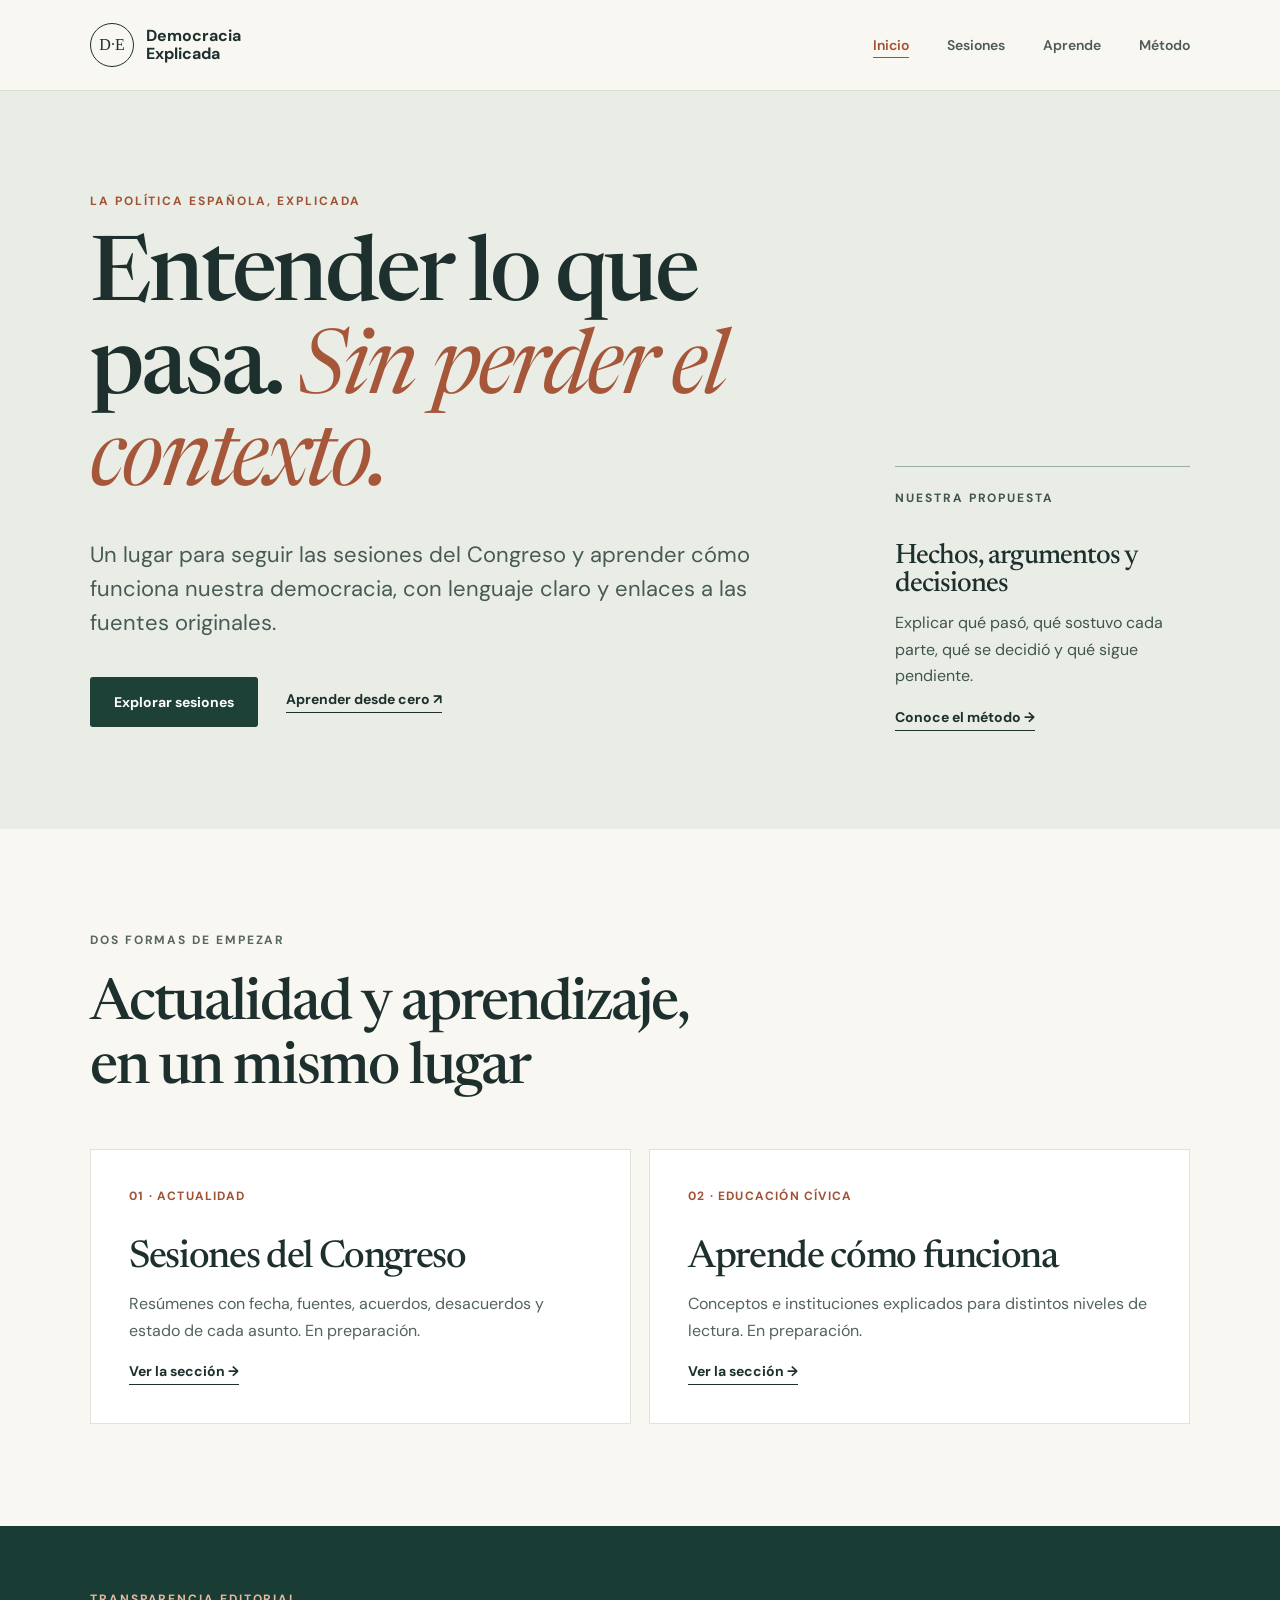
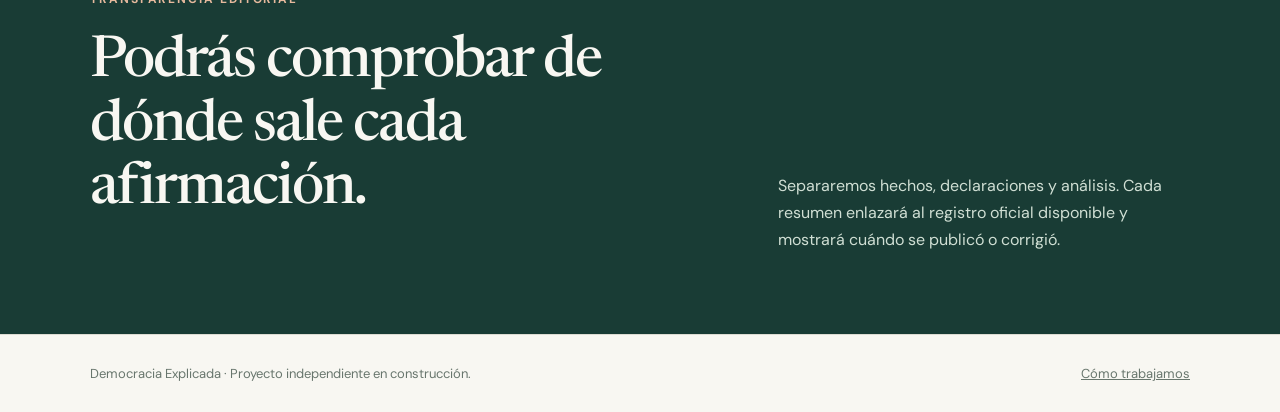
==== index.html @ 09d6a5f7 "Initialize Democracia Explicada static site" ====
<!doctype html>
<html lang="es">
<head><meta charset="utf-8"><meta name="viewport" content="width=device-width, initial-scale=1"><meta name="description" content="Qué ocurre en el Congreso y cómo funciona la política española, con fuentes y contexto."><title>Inicio · Democracia Explicada</title><link rel="stylesheet" href="./assets/styles.css"></head>
<body><a class="skip" href="#contenido">Saltar al contenido</a>
<header class="site-header"><div class="container header-inner"><a class="brand" href="./"><span class="mark" aria-hidden="true">D·E</span><span>Democracia<br>Explicada</span></a><nav aria-label="Navegación principal"><a href="./" aria-current="page">Inicio</a><a href="./sesiones/">Sesiones</a><a href="./aprende/">Aprende</a><a href="./metodo/">Método</a></nav></div></header>
<main id="contenido"><section class="hero"><div class="container hero-grid"><div><p class="eyebrow">La política española, explicada</p><h1>Entender lo que pasa. <em>Sin perder el contexto.</em></h1><p class="lead">Un lugar para seguir las sesiones del Congreso y aprender cómo funciona nuestra democracia, con lenguaje claro y enlaces a las fuentes originales.</p><div class="actions"><a class="button" href="./sesiones/">Explorar sesiones</a><a class="text-link" href="./aprende/">Aprender desde cero ↗</a></div></div><aside class="aside"><p class="eyebrow">Nuestra propuesta</p><h2>Hechos, argumentos y decisiones</h2><p>Explicar qué pasó, qué sostuvo cada parte, qué se decidió y qué sigue pendiente.</p><a href="./metodo/">Conoce el método →</a></aside></div></section>
<section class="section"><div class="container"><div class="section-heading"><p class="eyebrow">Dos formas de empezar</p><h2>Actualidad y aprendizaje, en un mismo lugar</h2></div><div class="cards"><article class="card"><span class="card-index">01 · Actualidad</span><h3>Sesiones del Congreso</h3><p>Resúmenes con fecha, fuentes, acuerdos, desacuerdos y estado de cada asunto. En preparación.</p><a href="./sesiones/">Ver la sección →</a></article><article class="card"><span class="card-index">02 · Educación cívica</span><h3>Aprende cómo funciona</h3><p>Conceptos e instituciones explicados para distintos niveles de lectura. En preparación.</p><a href="./aprende/">Ver la sección →</a></article></div></div></section>
<section class="band"><div class="container band-inner"><div><p class="eyebrow">Transparencia editorial</p><h2>Podrás comprobar de dónde sale cada afirmación.</h2></div><p>Separaremos hechos, declaraciones y análisis. Cada resumen enlazará al registro oficial disponible y mostrará cuándo se publicó o corrigió.</p></div></section></main>
<footer class="site-footer"><div class="container footer-inner"><p>Democracia Explicada · Proyecto independiente en construcción.</p><a href="./metodo/">Cómo trabajamos</a></div></footer></body></html>
---- assets/styles.css ----
@import url('https://fonts.googleapis.com/css2?family=DM+Sans:wght@400;500;600;700&family=Newsreader:opsz,wght@6..72,400;6..72,500;6..72,600&display=swap');
:root{font-family:'DM Sans',Arial,sans-serif;color:#1d302e;background:#f8f7f2}*{box-sizing:border-box}body{margin:0}a{color:inherit}a:focus-visible{outline:3px solid #b45c3e;outline-offset:4px}.container{width:min(1100px,calc(100% - 40px));margin:auto}.narrow{max-width:770px}.skip{position:absolute;top:-100px;left:12px;background:white;padding:12px;z-index:2}.skip:focus{top:12px}.site-header{border-bottom:1px solid #dddcd3}.header-inner{display:flex;align-items:center;justify-content:space-between;gap:24px;min-height:90px}.brand{display:flex;align-items:center;gap:12px;text-decoration:none;font-weight:700;line-height:1.1}.mark{display:grid;place-items:center;width:44px;height:44px;border:1px solid #1d302e;border-radius:50%;font:16px Georgia,serif}nav{display:flex;gap:clamp(15px,3vw,38px);flex-wrap:wrap}nav a{text-decoration:none;font-size:14px;font-weight:600;color:#4c5b57}nav a:hover,nav a[aria-current]{color:#a34f32}nav a[aria-current]{text-decoration:underline;text-underline-offset:7px}.hero,.page-intro{background:#e9ede5;padding:clamp(65px,8vw,115px) 0}.hero-grid{display:grid;grid-template-columns:1.7fr .7fr;gap:clamp(35px,7vw,95px);align-items:end}.eyebrow{text-transform:uppercase;letter-spacing:.16em;font-size:12px;font-weight:700;color:#a15235;margin:0 0 24px}h1,h2,h3,p{margin-top:0}h1,h2,h3{font-family:Newsreader,Georgia,serif;font-weight:500;letter-spacing:-.035em}h1{font-size:clamp(52px,7vw,90px);line-height:1.03;margin-bottom:28px}h1 em{color:#a65639;font-weight:400}.page-intro h1{font-size:clamp(48px,6vw,76px)}.lead{font-size:clamp(18px,2vw,22px);line-height:1.55;color:#475a55;max-width:680px}.actions{display:flex;align-items:center;gap:28px;flex-wrap:wrap;margin-top:36px}.button{background:#1d4037;color:white;padding:16px 24px;text-decoration:none;border-radius:3px;font-size:14px;font-weight:700}.button:hover{background:#2c594c}.text-link,.card a,.aside a{font-size:14px;font-weight:700;text-decoration:none;border-bottom:1px solid currentColor;padding-bottom:4px}.text-link:hover,.card a:hover,.aside a:hover{color:#a15235}.aside{border-top:1px solid #9caea2;padding-top:22px;max-width:320px}.aside h2{font-size:28px;margin:34px 0 12px}.aside p{line-height:1.65;color:#40544e}.section{padding:clamp(65px,8vw,110px) 0}.section-heading{max-width:650px;margin-bottom:36px}.section-heading h2,.band h2{font-size:clamp(34px,4.5vw,58px);line-height:1.1}.section-heading p{line-height:1.6;color:#586660}.cards{display:grid;grid-template-columns:repeat(2,1fr);gap:18px}.cards.three{grid-template-columns:repeat(3,1fr)}.card{background:white;border:1px solid #e1e3db;padding:clamp(24px,3vw,38px);min-height:275px;display:flex;flex-direction:column;align-items:flex-start}.card-index{font-size:12px;color:#a15235;letter-spacing:.1em;text-transform:uppercase;font-weight:700}.card h3{font-size:clamp(29px,3vw,40px);line-height:1.08;margin:34px 0 12px}.card p{line-height:1.65;color:#53635c}.card a{margin-top:auto}.band{background:#193c35;color:#f8f7f2;padding:65px 0}.band-inner{display:grid;grid-template-columns:1.2fr .8fr;gap:70px;align-items:end}.band .eyebrow{color:#e6b99d}.band p:last-child{line-height:1.7;color:#d0dfd4}.site-footer{border-top:1px solid #dddcd3;padding:30px 0;color:#68766d;font-size:13px}.footer-inner{display:flex;justify-content:space-between;gap:15px;flex-wrap:wrap}.footer-inner p{margin:0}.empty{background:white;border-left:4px solid #a65639;padding:clamp(28px,5vw,55px)}.empty h2,.prose h2{font-size:40px}.empty p:not(.eyebrow),.prose p,.source-note{line-height:1.7;color:#53635c}.source-note{margin-top:30px}.principles{padding-left:24px}.principles li{padding:0 0 19px 8px;line-height:1.7;color:#43564f}.principles strong{color:#1d302e}@media(max-width:760px){.header-inner{align-items:flex-start;flex-direction:column;padding:19px 0}.hero-grid,.band-inner,.cards,.cards.three{grid-template-columns:1fr}.aside{max-width:none}.card{min-height:225px}.band-inner{gap:18px}}@media(prefers-reduced-motion:reduce){html{scroll-behavior:auto}}
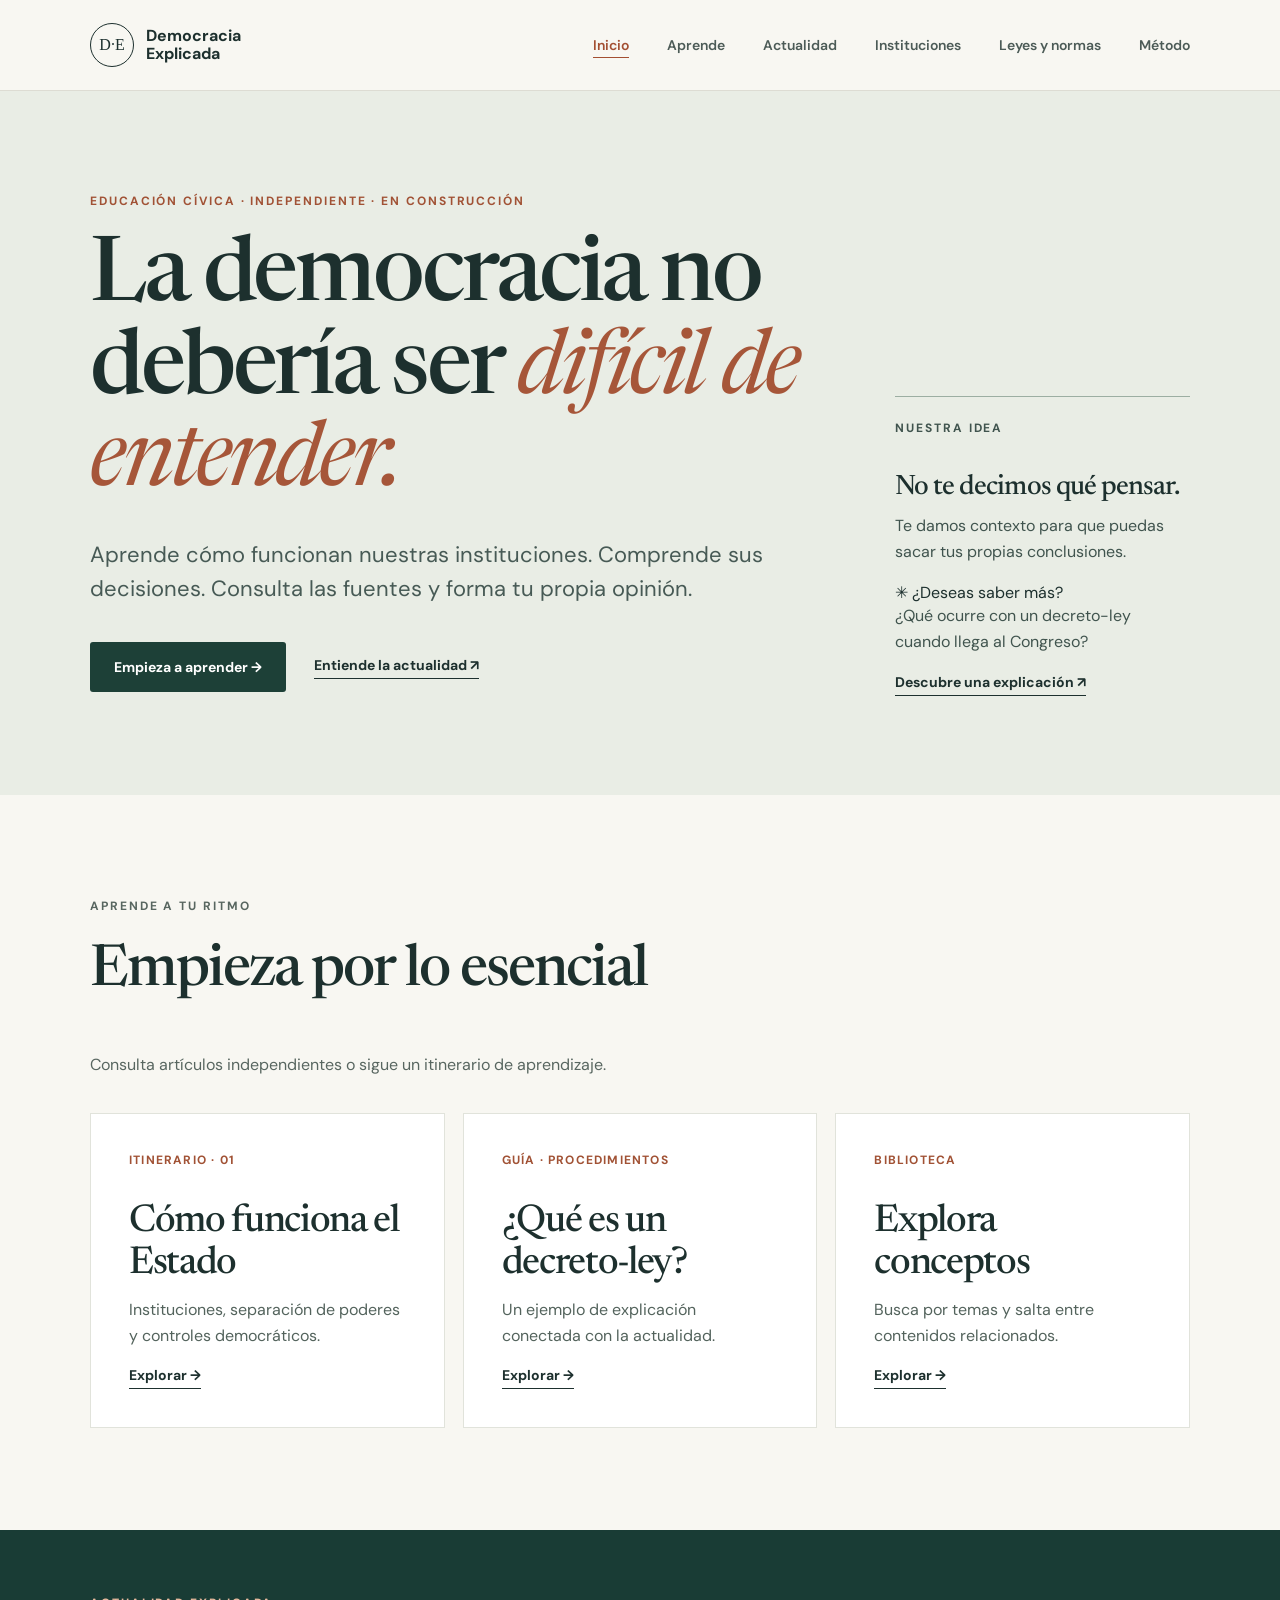
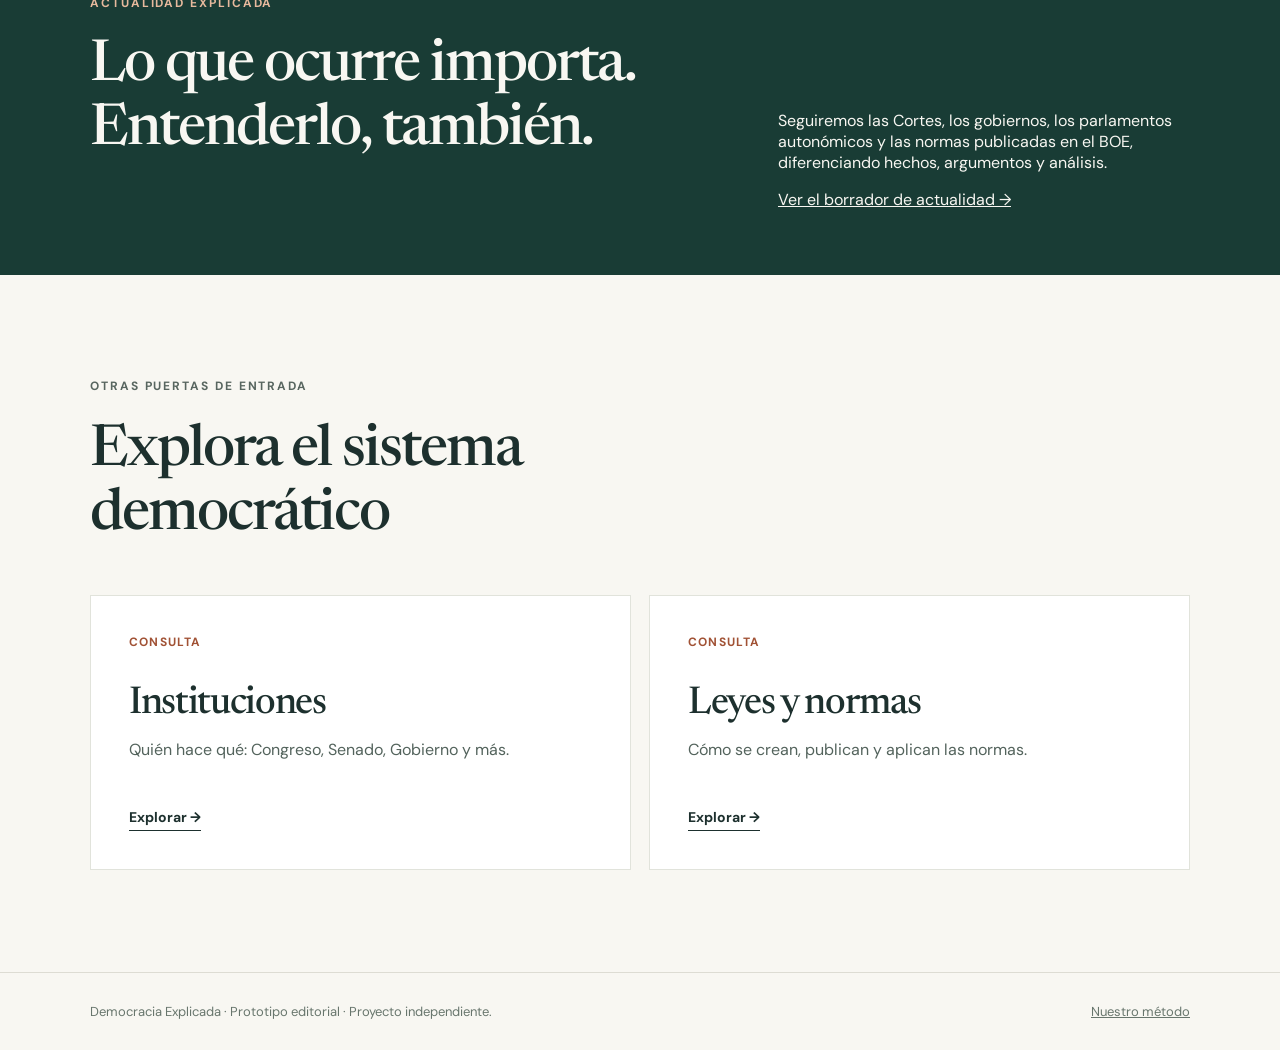
==== commit 1fe4080c: "Prototype hybrid educational homepage" ====
--- a/index.html
+++ b/index.html
@@ -1,9 +1 @@
-<!doctype html>
-<html lang="es">
-<head><meta charset="utf-8"><meta name="viewport" content="width=device-width, initial-scale=1"><meta name="description" content="Qué ocurre en el Congreso y cómo funciona la política española, con fuentes y contexto."><title>Inicio · Democracia Explicada</title><link rel="stylesheet" href="./assets/styles.css"></head>
-<body><a class="skip" href="#contenido">Saltar al contenido</a>
-<header class="site-header"><div class="container header-inner"><a class="brand" href="./"><span class="mark" aria-hidden="true">D·E</span><span>Democracia<br>Explicada</span></a><nav aria-label="Navegación principal"><a href="./" aria-current="page">Inicio</a><a href="./sesiones/">Sesiones</a><a href="./aprende/">Aprende</a><a href="./metodo/">Método</a></nav></div></header>
-<main id="contenido"><section class="hero"><div class="container hero-grid"><div><p class="eyebrow">La política española, explicada</p><h1>Entender lo que pasa. <em>Sin perder el contexto.</em></h1><p class="lead">Un lugar para seguir las sesiones del Congreso y aprender cómo funciona nuestra democracia, con lenguaje claro y enlaces a las fuentes originales.</p><div class="actions"><a class="button" href="./sesiones/">Explorar sesiones</a><a class="text-link" href="./aprende/">Aprender desde cero ↗</a></div></div><aside class="aside"><p class="eyebrow">Nuestra propuesta</p><h2>Hechos, argumentos y decisiones</h2><p>Explicar qué pasó, qué sostuvo cada parte, qué se decidió y qué sigue pendiente.</p><a href="./metodo/">Conoce el método →</a></aside></div></section>
-<section class="section"><div class="container"><div class="section-heading"><p class="eyebrow">Dos formas de empezar</p><h2>Actualidad y aprendizaje, en un mismo lugar</h2></div><div class="cards"><article class="card"><span class="card-index">01 · Actualidad</span><h3>Sesiones del Congreso</h3><p>Resúmenes con fecha, fuentes, acuerdos, desacuerdos y estado de cada asunto. En preparación.</p><a href="./sesiones/">Ver la sección →</a></article><article class="card"><span class="card-index">02 · Educación cívica</span><h3>Aprende cómo funciona</h3><p>Conceptos e instituciones explicados para distintos niveles de lectura. En preparación.</p><a href="./aprende/">Ver la sección →</a></article></div></div></section>
-<section class="band"><div class="container band-inner"><div><p class="eyebrow">Transparencia editorial</p><h2>Podrás comprobar de dónde sale cada afirmación.</h2></div><p>Separaremos hechos, declaraciones y análisis. Cada resumen enlazará al registro oficial disponible y mostrará cuándo se publicó o corrigió.</p></div></section></main>
-<footer class="site-footer"><div class="container footer-inner"><p>Democracia Explicada · Proyecto independiente en construcción.</p><a href="./metodo/">Cómo trabajamos</a></div></footer></body></html>
+<!doctype html><html lang="es"><head><meta charset="utf-8"><meta name="viewport" content="width=device-width, initial-scale=1"><meta name="description" content="Aprende cómo funciona la democracia española y comprende la actualidad con contexto."><title>Inicio · Democracia Explicada</title><link rel="stylesheet" href="assets/styles.css"><link rel="stylesheet" href="assets/prototype.css"></head><body><a class="skip" href="#contenido">Saltar al contenido</a><header class="site-header"><div class="container header-inner"><a class="brand" href=""><span class="mark">D·E</span><span>Democracia<br>Explicada</span></a><nav aria-label="Navegación principal"><a href="" aria-current="page">Inicio</a><a href="aprende/">Aprende</a><a href="actualidad/">Actualidad</a><a href="instituciones/">Instituciones</a><a href="normas/">Leyes y normas</a><a href="metodo/">Método</a></nav></div></header><main id="contenido"><section class="hero"><div class="container hero-grid"><div><p class="eyebrow">Educación cívica · Independiente · En construcción</p><h1>La democracia no debería ser <em>difícil de entender.</em></h1><p class="lead">Aprende cómo funcionan nuestras instituciones. Comprende sus decisiones. Consulta las fuentes y forma tu propia opinión.</p><div class="actions"><a class="button" href="./aprende/">Empieza a aprender →</a><a class="text-link" href="./actualidad/">Entiende la actualidad ↗</a></div></div><aside class="aside"><p class="eyebrow">Nuestra idea</p><h2>No te decimos qué pensar.</h2><p>Te damos contexto para que puedas sacar tus propias conclusiones.</p><aside class="know-more"><span class="know-label">✳ ¿Deseas saber más?</span><p>¿Qué ocurre con un decreto-ley cuando llega al Congreso?</p><a href="./aprende/decreto-ley/">Descubre una explicación ↗</a></aside></aside></div></section><section class="section"><div class="container"><div class="section-heading"><p class="eyebrow">Aprende a tu ritmo</p><h2>Empieza por lo esencial</h2><p>Consulta artículos independientes o sigue un itinerario de aprendizaje.</p></div><div class="cards three"><article class="card"><span class="card-index">Itinerario · 01</span><h3>Cómo funciona el Estado</h3><p>Instituciones, separación de poderes y controles democráticos.</p><a href="./aprende/">Explorar →</a></article><article class="card"><span class="card-index">Guía · Procedimientos</span><h3>¿Qué es un decreto-ley?</h3><p>Un ejemplo de explicación conectada con la actualidad.</p><a href="./aprende/decreto-ley/">Explorar →</a></article><article class="card"><span class="card-index">Biblioteca</span><h3>Explora conceptos</h3><p>Busca por temas y salta entre contenidos relacionados.</p><a href="./aprende/">Explorar →</a></article></div></div></section><section class="band"><div class="container band-inner"><div><p class="eyebrow">Actualidad explicada</p><h2>Lo que ocurre importa. Entenderlo, también.</h2></div><div><p>Seguiremos las Cortes, los gobiernos, los parlamentos autonómicos y las normas publicadas en el BOE, diferenciando hechos, argumentos y análisis.</p><a class="light-link" href="./actualidad/">Ver el borrador de actualidad →</a></div></div></section><section class="section"><div class="container"><div class="section-heading"><p class="eyebrow">Otras puertas de entrada</p><h2>Explora el sistema democrático</h2></div><div class="cards"><article class="card"><span class="card-index">Consulta</span><h3>Instituciones</h3><p>Quién hace qué: Congreso, Senado, Gobierno y más.</p><a href="./instituciones/">Explorar →</a></article><article class="card"><span class="card-index">Consulta</span><h3>Leyes y normas</h3><p>Cómo se crean, publican y aplican las normas.</p><a href="./normas/">Explorar →</a></article></div></div></section></main><footer class="site-footer"><div class="container footer-inner"><p>Democracia Explicada · Prototipo editorial · Proyecto independiente.</p><a href="metodo/">Nuestro método</a></div></footer></body></html>
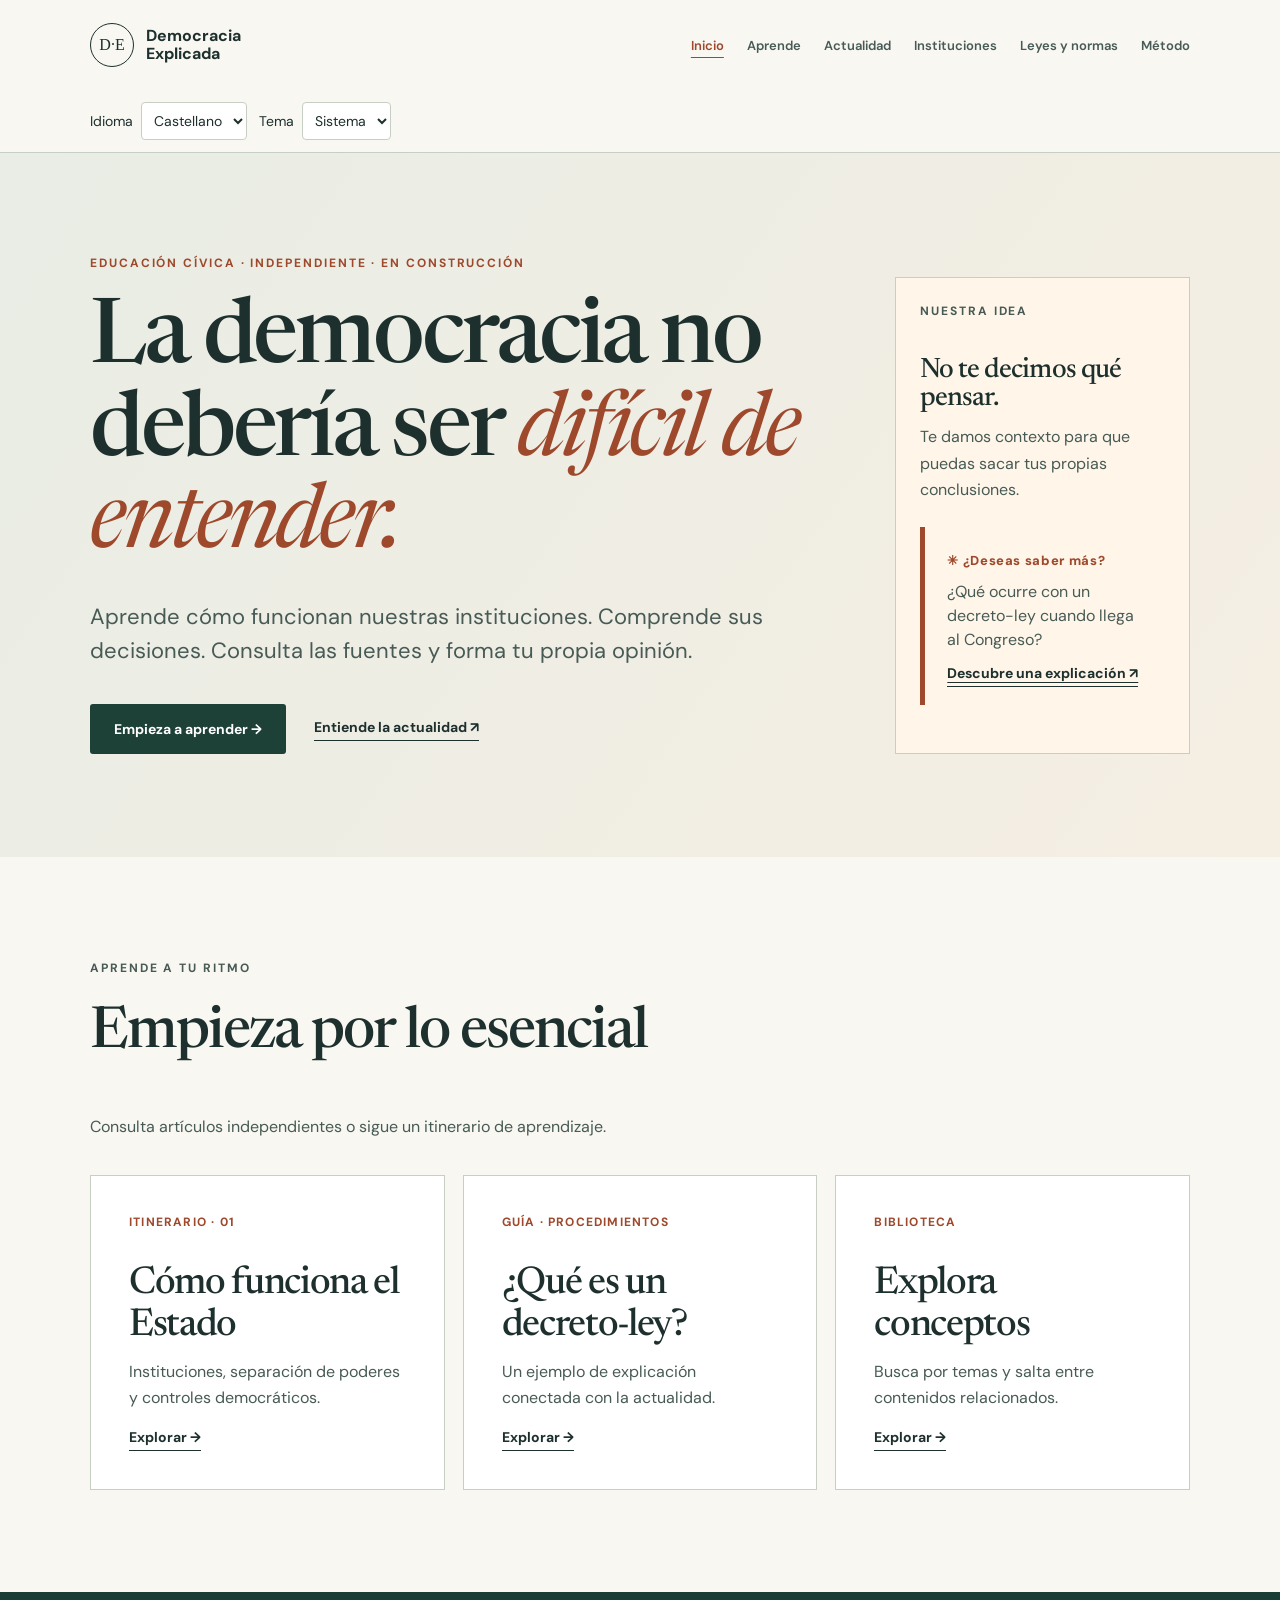
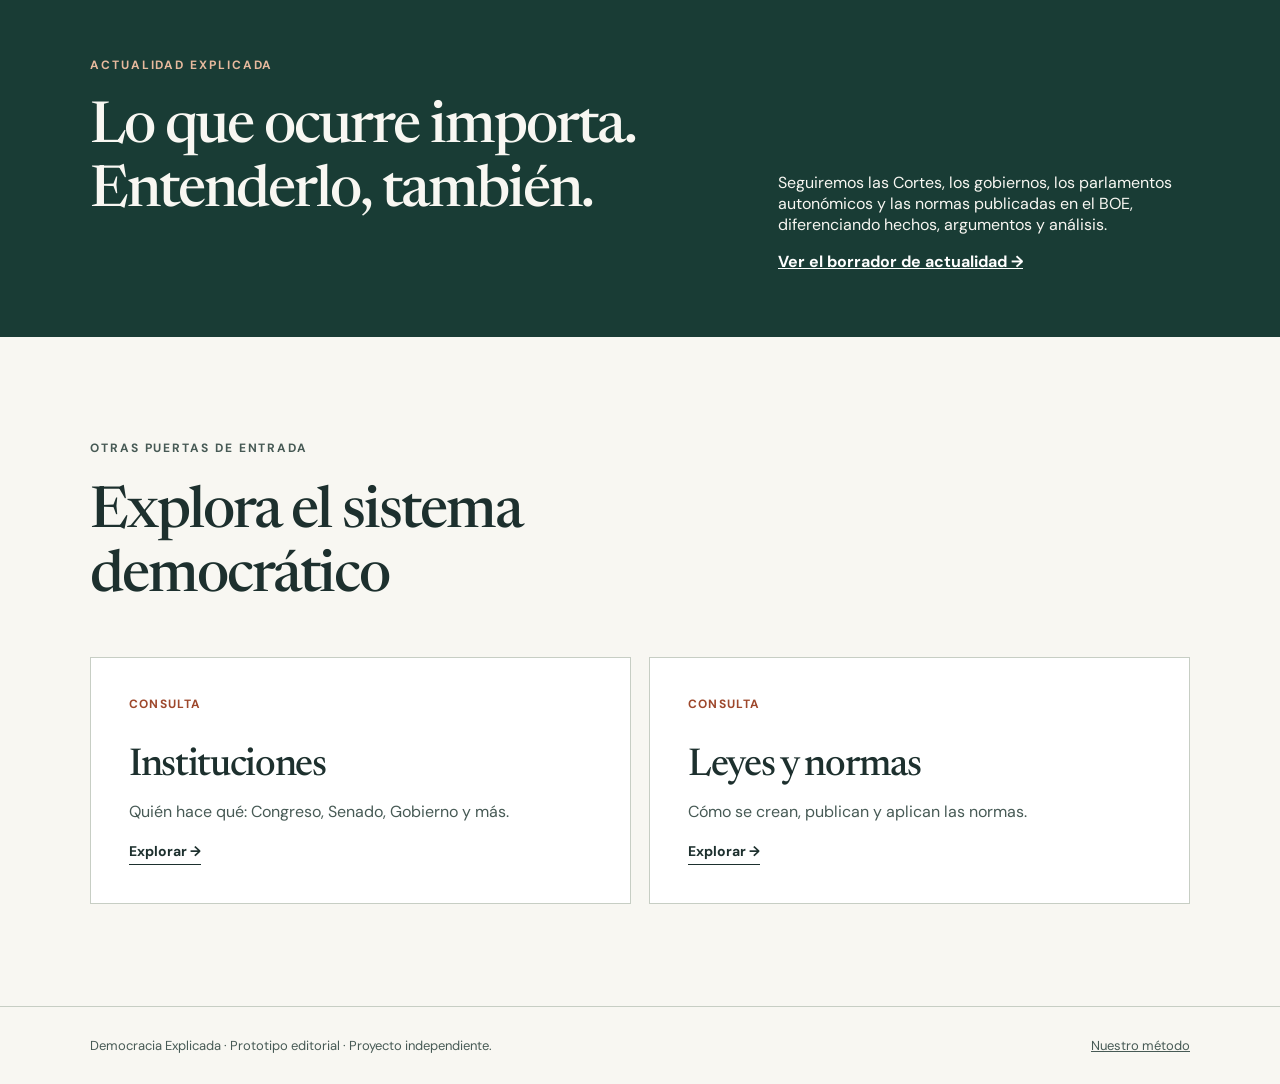
==== commit 5c8dc9bc: "Añade temas de lectura y base multilingüe con fallback explícito" ====
--- a/index.html
+++ b/index.html
@@ -1 +1 @@
-<!doctype html><html lang="es"><head><meta charset="utf-8"><meta name="viewport" content="width=device-width, initial-scale=1"><meta name="description" content="Aprende cómo funciona la democracia española y comprende la actualidad con contexto."><title>Inicio · Democracia Explicada</title><link rel="stylesheet" href="assets/styles.css"><link rel="stylesheet" href="assets/prototype.css"></head><body><a class="skip" href="#contenido">Saltar al contenido</a><header class="site-header"><div class="container header-inner"><a class="brand" href=""><span class="mark">D·E</span><span>Democracia<br>Explicada</span></a><nav aria-label="Navegación principal"><a href="" aria-current="page">Inicio</a><a href="aprende/">Aprende</a><a href="actualidad/">Actualidad</a><a href="instituciones/">Instituciones</a><a href="normas/">Leyes y normas</a><a href="metodo/">Método</a></nav></div></header><main id="contenido"><section class="hero"><div class="container hero-grid"><div><p class="eyebrow">Educación cívica · Independiente · En construcción</p><h1>La democracia no debería ser <em>difícil de entender.</em></h1><p class="lead">Aprende cómo funcionan nuestras instituciones. Comprende sus decisiones. Consulta las fuentes y forma tu propia opinión.</p><div class="actions"><a class="button" href="./aprende/">Empieza a aprender →</a><a class="text-link" href="./actualidad/">Entiende la actualidad ↗</a></div></div><aside class="aside"><p class="eyebrow">Nuestra idea</p><h2>No te decimos qué pensar.</h2><p>Te damos contexto para que puedas sacar tus propias conclusiones.</p><aside class="know-more"><span class="know-label">✳ ¿Deseas saber más?</span><p>¿Qué ocurre con un decreto-ley cuando llega al Congreso?</p><a href="./aprende/decreto-ley/">Descubre una explicación ↗</a></aside></aside></div></section><section class="section"><div class="container"><div class="section-heading"><p class="eyebrow">Aprende a tu ritmo</p><h2>Empieza por lo esencial</h2><p>Consulta artículos independientes o sigue un itinerario de aprendizaje.</p></div><div class="cards three"><article class="card"><span class="card-index">Itinerario · 01</span><h3>Cómo funciona el Estado</h3><p>Instituciones, separación de poderes y controles democráticos.</p><a href="./aprende/">Explorar →</a></article><article class="card"><span class="card-index">Guía · Procedimientos</span><h3>¿Qué es un decreto-ley?</h3><p>Un ejemplo de explicación conectada con la actualidad.</p><a href="./aprende/decreto-ley/">Explorar →</a></article><article class="card"><span class="card-index">Biblioteca</span><h3>Explora conceptos</h3><p>Busca por temas y salta entre contenidos relacionados.</p><a href="./aprende/">Explorar →</a></article></div></div></section><section class="band"><div class="container band-inner"><div><p class="eyebrow">Actualidad explicada</p><h2>Lo que ocurre importa. Entenderlo, también.</h2></div><div><p>Seguiremos las Cortes, los gobiernos, los parlamentos autonómicos y las normas publicadas en el BOE, diferenciando hechos, argumentos y análisis.</p><a class="light-link" href="./actualidad/">Ver el borrador de actualidad →</a></div></div></section><section class="section"><div class="container"><div class="section-heading"><p class="eyebrow">Otras puertas de entrada</p><h2>Explora el sistema democrático</h2></div><div class="cards"><article class="card"><span class="card-index">Consulta</span><h3>Instituciones</h3><p>Quién hace qué: Congreso, Senado, Gobierno y más.</p><a href="./instituciones/">Explorar →</a></article><article class="card"><span class="card-index">Consulta</span><h3>Leyes y normas</h3><p>Cómo se crean, publican y aplican las normas.</p><a href="./normas/">Explorar →</a></article></div></div></section></main><footer class="site-footer"><div class="container footer-inner"><p>Democracia Explicada · Prototipo editorial · Proyecto independiente.</p><a href="metodo/">Nuestro método</a></div></footer></body></html>+<!doctype html><html lang="es"><head><meta charset="utf-8"><meta name="viewport" content="width=device-width, initial-scale=1"><meta name="description" content="Aprende cómo funciona la democracia española y comprende la actualidad con contexto."><title>Inicio · Democracia Explicada</title><link rel="stylesheet" href="assets/styles.css"><link rel="stylesheet" href="assets/prototype.css"><link rel="stylesheet" href="assets/preferences.css"><script src="assets/theme.js"></script><script defer src="assets/locales.js"></script><script defer src="assets/preferences.js"></script></head><body><a class="skip" href="#contenido" data-i18n="skip">Saltar al contenido</a><header class="site-header"><div class="container header-inner"><a class="brand" href=""><span class="mark">D·E</span><span>Democracia<br>Explicada</span></a><nav aria-label="Navegación principal"><a href="" aria-current="page" data-i18n="home">Inicio</a><a href="aprende/" data-i18n="learn">Aprende</a><a href="actualidad/" data-i18n="news">Actualidad</a><a href="instituciones/" data-i18n="institutions">Instituciones</a><a href="normas/" data-i18n="laws">Leyes y normas</a><a href="metodo/" data-i18n="method">Método</a></nav></div><div class="container preferences" lang="es"><label><span data-i18n="language">Idioma</span><select id="language"><option value="es" lang="es">Castellano</option><option value="ca" lang="ca">Català</option><option value="gl" lang="gl">Galego</option><option value="eu" lang="eu">Euskara</option><option value="ca-valencia" lang="ca-valencia">Valencià</option><option value="en" lang="en">English</option></select></label><label><span data-i18n="theme">Tema</span><select id="theme"><option value="system" data-i18n="system">Sistema</option><option value="light" data-i18n="light">Claro</option><option value="dark" data-i18n="dark">Oscuro</option></select></label></div></header><div class="translation-notice" role="status" hidden></div><main id="contenido" lang="es"><section class="hero"><div class="container hero-grid"><div><p class="eyebrow">Educación cívica · Independiente · En construcción</p><h1>La democracia no debería ser <em>difícil de entender.</em></h1><p class="lead">Aprende cómo funcionan nuestras instituciones. Comprende sus decisiones. Consulta las fuentes y forma tu propia opinión.</p><div class="actions"><a class="button" href="./aprende/">Empieza a aprender →</a><a class="text-link" href="./actualidad/">Entiende la actualidad ↗</a></div></div><aside class="aside"><p class="eyebrow">Nuestra idea</p><h2>No te decimos qué pensar.</h2><p>Te damos contexto para que puedas sacar tus propias conclusiones.</p><aside class="know-more"><span class="know-label">✳ ¿Deseas saber más?</span><p>¿Qué ocurre con un decreto-ley cuando llega al Congreso?</p><a href="./aprende/decreto-ley/">Descubre una explicación ↗</a></aside></aside></div></section><section class="section"><div class="container"><div class="section-heading"><p class="eyebrow">Aprende a tu ritmo</p><h2>Empieza por lo esencial</h2><p>Consulta artículos independientes o sigue un itinerario de aprendizaje.</p></div><div class="cards three"><article class="card"><span class="card-index">Itinerario · 01</span><h3>Cómo funciona el Estado</h3><p>Instituciones, separación de poderes y controles democráticos.</p><a href="./aprende/">Explorar →</a></article><article class="card"><span class="card-index">Guía · Procedimientos</span><h3>¿Qué es un decreto-ley?</h3><p>Un ejemplo de explicación conectada con la actualidad.</p><a href="./aprende/decreto-ley/">Explorar →</a></article><article class="card"><span class="card-index">Biblioteca</span><h3>Explora conceptos</h3><p>Busca por temas y salta entre contenidos relacionados.</p><a href="./aprende/">Explorar →</a></article></div></div></section><section class="band"><div class="container band-inner"><div><p class="eyebrow">Actualidad explicada</p><h2>Lo que ocurre importa. Entenderlo, también.</h2></div><div><p>Seguiremos las Cortes, los gobiernos, los parlamentos autonómicos y las normas publicadas en el BOE, diferenciando hechos, argumentos y análisis.</p><a class="light-link" href="./actualidad/">Ver el borrador de actualidad →</a></div></div></section><section class="section"><div class="container"><div class="section-heading"><p class="eyebrow">Otras puertas de entrada</p><h2>Explora el sistema democrático</h2></div><div class="cards"><article class="card"><span class="card-index">Consulta</span><h3>Instituciones</h3><p>Quién hace qué: Congreso, Senado, Gobierno y más.</p><a href="./instituciones/">Explorar →</a></article><article class="card"><span class="card-index">Consulta</span><h3>Leyes y normas</h3><p>Cómo se crean, publican y aplican las normas.</p><a href="./normas/">Explorar →</a></article></div></div></section></main><footer class="site-footer"><div class="container footer-inner"><p>Democracia Explicada · Prototipo editorial · Proyecto independiente.</p><a href="metodo/" data-i18n="ourMethod">Nuestro método</a></div></footer></body></html>
--- a/assets/styles.css
+++ b/assets/styles.css
@@ -1,2 +1,2 @@
 @import url('https://fonts.googleapis.com/css2?family=DM+Sans:wght@400;500;600;700&family=Newsreader:opsz,wght@6..72,400;6..72,500;6..72,600&display=swap');
-:root{font-family:'DM Sans',Arial,sans-serif;color:#1d302e;background:#f8f7f2}*{box-sizing:border-box}body{margin:0}a{color:inherit}a:focus-visible{outline:3px solid #b45c3e;outline-offset:4px}.container{width:min(1100px,calc(100% - 40px));margin:auto}.narrow{max-width:770px}.skip{position:absolute;top:-100px;left:12px;background:white;padding:12px;z-index:2}.skip:focus{top:12px}.site-header{border-bottom:1px solid #dddcd3}.header-inner{display:flex;align-items:center;justify-content:space-between;gap:24px;min-height:90px}.brand{display:flex;align-items:center;gap:12px;text-decoration:none;font-weight:700;line-height:1.1}.mark{display:grid;place-items:center;width:44px;height:44px;border:1px solid #1d302e;border-radius:50%;font:16px Georgia,serif}nav{display:flex;gap:clamp(15px,3vw,38px);flex-wrap:wrap}nav a{text-decoration:none;font-size:14px;font-weight:600;color:#4c5b57}nav a:hover,nav a[aria-current]{color:#a34f32}nav a[aria-current]{text-decoration:underline;text-underline-offset:7px}.hero,.page-intro{background:#e9ede5;padding:clamp(65px,8vw,115px) 0}.hero-grid{display:grid;grid-template-columns:1.7fr .7fr;gap:clamp(35px,7vw,95px);align-items:end}.eyebrow{text-transform:uppercase;letter-spacing:.16em;font-size:12px;font-weight:700;color:#a15235;margin:0 0 24px}h1,h2,h3,p{margin-top:0}h1,h2,h3{font-family:Newsreader,Georgia,serif;font-weight:500;letter-spacing:-.035em}h1{font-size:clamp(52px,7vw,90px);line-height:1.03;margin-bottom:28px}h1 em{color:#a65639;font-weight:400}.page-intro h1{font-size:clamp(48px,6vw,76px)}.lead{font-size:clamp(18px,2vw,22px);line-height:1.55;color:#475a55;max-width:680px}.actions{display:flex;align-items:center;gap:28px;flex-wrap:wrap;margin-top:36px}.button{background:#1d4037;color:white;padding:16px 24px;text-decoration:none;border-radius:3px;font-size:14px;font-weight:700}.button:hover{background:#2c594c}.text-link,.card a,.aside a{font-size:14px;font-weight:700;text-decoration:none;border-bottom:1px solid currentColor;padding-bottom:4px}.text-link:hover,.card a:hover,.aside a:hover{color:#a15235}.aside{border-top:1px solid #9caea2;padding-top:22px;max-width:320px}.aside h2{font-size:28px;margin:34px 0 12px}.aside p{line-height:1.65;color:#40544e}.section{padding:clamp(65px,8vw,110px) 0}.section-heading{max-width:650px;margin-bottom:36px}.section-heading h2,.band h2{font-size:clamp(34px,4.5vw,58px);line-height:1.1}.section-heading p{line-height:1.6;color:#586660}.cards{display:grid;grid-template-columns:repeat(2,1fr);gap:18px}.cards.three{grid-template-columns:repeat(3,1fr)}.card{background:white;border:1px solid #e1e3db;padding:clamp(24px,3vw,38px);min-height:275px;display:flex;flex-direction:column;align-items:flex-start}.card-index{font-size:12px;color:#a15235;letter-spacing:.1em;text-transform:uppercase;font-weight:700}.card h3{font-size:clamp(29px,3vw,40px);line-height:1.08;margin:34px 0 12px}.card p{line-height:1.65;color:#53635c}.card a{margin-top:auto}.band{background:#193c35;color:#f8f7f2;padding:65px 0}.band-inner{display:grid;grid-template-columns:1.2fr .8fr;gap:70px;align-items:end}.band .eyebrow{color:#e6b99d}.band p:last-child{line-height:1.7;color:#d0dfd4}.site-footer{border-top:1px solid #dddcd3;padding:30px 0;color:#68766d;font-size:13px}.footer-inner{display:flex;justify-content:space-between;gap:15px;flex-wrap:wrap}.footer-inner p{margin:0}.empty{background:white;border-left:4px solid #a65639;padding:clamp(28px,5vw,55px)}.empty h2,.prose h2{font-size:40px}.empty p:not(.eyebrow),.prose p,.source-note{line-height:1.7;color:#53635c}.source-note{margin-top:30px}.principles{padding-left:24px}.principles li{padding:0 0 19px 8px;line-height:1.7;color:#43564f}.principles strong{color:#1d302e}@media(max-width:760px){.header-inner{align-items:flex-start;flex-direction:column;padding:19px 0}.hero-grid,.band-inner,.cards,.cards.three{grid-template-columns:1fr}.aside{max-width:none}.card{min-height:225px}.band-inner{gap:18px}}@media(prefers-reduced-motion:reduce){html{scroll-behavior:auto}}
+:root{font-family:'DM Sans',Arial,sans-serif;color:var(--text);background:var(--background)}*{box-sizing:border-box}body{margin:0}a{color:inherit}a:focus-visible{outline:3px solid var(--accent);outline-offset:4px}.container{width:min(1100px,calc(100% - 40px));margin:auto}.narrow{max-width:770px}.skip{position:absolute;top:-100px;left:12px;background:var(--surface);padding:12px;z-index:2}.skip:focus{top:12px}.site-header{border-bottom:1px solid var(--border)}.header-inner{display:flex;align-items:center;justify-content:space-between;gap:24px;min-height:90px}.brand{display:flex;align-items:center;gap:12px;text-decoration:none;font-weight:700;line-height:1.1}.mark{display:grid;place-items:center;width:44px;height:44px;border:1px solid var(--text);border-radius:50%;font:16px Georgia,serif}nav{display:flex;gap:clamp(15px,3vw,38px);flex-wrap:wrap}nav a{text-decoration:none;font-size:14px;font-weight:600;color:var(--muted)}nav a:hover,nav a[aria-current]{color:var(--accent)}nav a[aria-current]{text-decoration:underline;text-underline-offset:7px}.hero,.page-intro{background:var(--intro);padding:clamp(65px,8vw,115px) 0}.hero-grid{display:grid;grid-template-columns:1.7fr .7fr;gap:clamp(35px,7vw,95px);align-items:end}.eyebrow{text-transform:uppercase;letter-spacing:.16em;font-size:12px;font-weight:700;color:var(--accent);margin:0 0 24px}h1,h2,h3,p{margin-top:0}h1,h2,h3{font-family:Newsreader,Georgia,serif;font-weight:500;letter-spacing:-.035em}h1{font-size:clamp(52px,7vw,90px);line-height:1.03;margin-bottom:28px}h1 em{color:var(--accent);font-weight:400}.page-intro h1{font-size:clamp(48px,6vw,76px)}.lead{font-size:clamp(18px,2vw,22px);line-height:1.55;color:var(--muted);max-width:680px}.actions{display:flex;align-items:center;gap:28px;flex-wrap:wrap;margin-top:36px}.button{background:var(--button);color:white;padding:16px 24px;text-decoration:none;border-radius:3px;font-size:14px;font-weight:700}.button:hover{background:var(--button-hover)}.text-link,.card a,.aside a{font-size:14px;font-weight:700;text-decoration:none;border-bottom:1px solid currentColor;padding-bottom:4px}.text-link:hover,.card a:hover,.aside a:hover{color:var(--accent)}.aside{border-top:1px solid var(--border);padding-top:22px;max-width:320px}.aside h2{font-size:28px;margin:34px 0 12px}.aside p{line-height:1.65;color:var(--muted)}.section{padding:clamp(65px,8vw,110px) 0}.section-heading{max-width:650px;margin-bottom:36px}.section-heading h2,.band h2{font-size:clamp(34px,4.5vw,58px);line-height:1.1}.section-heading p{line-height:1.6;color:var(--muted)}.cards{display:grid;grid-template-columns:repeat(2,1fr);gap:18px}.cards.three{grid-template-columns:repeat(3,1fr)}.card{background:var(--surface);border:1px solid var(--border);padding:clamp(24px,3vw,38px);min-height:275px;display:flex;flex-direction:column;align-items:flex-start}.card-index{font-size:12px;color:var(--accent);letter-spacing:.1em;text-transform:uppercase;font-weight:700}.card h3{font-size:clamp(29px,3vw,40px);line-height:1.08;margin:34px 0 12px}.card p{line-height:1.65;color:var(--muted)}.card a{margin-top:auto}.band{background:#193c35;color:#f8f7f2;padding:65px 0}.band-inner{display:grid;grid-template-columns:1.2fr .8fr;gap:70px;align-items:end}.band .eyebrow{color:#e6b99d}.band p:last-child{line-height:1.7;color:#d0dfd4}.site-footer{border-top:1px solid var(--border);padding:30px 0;color:var(--muted);font-size:13px}.footer-inner{display:flex;justify-content:space-between;gap:15px;flex-wrap:wrap}.footer-inner p{margin:0}.empty{background:var(--surface);border-left:4px solid var(--accent);padding:clamp(28px,5vw,55px)}.empty h2,.prose h2{font-size:40px}.empty p:not(.eyebrow),.prose p,.source-note{line-height:1.7;color:var(--muted)}.source-note{margin-top:30px}.principles{padding-left:24px}.principles li{padding:0 0 19px 8px;line-height:1.7;color:var(--muted)}.principles strong{color:var(--text)}@media(max-width:760px){.header-inner{align-items:flex-start;flex-direction:column;padding:19px 0}.hero-grid,.band-inner,.cards,.cards.three{grid-template-columns:1fr}.aside{max-width:none}.card{min-height:225px}.band-inner{gap:18px}}@media(prefers-reduced-motion:reduce){html{scroll-behavior:auto}}
--- a/assets/prototype.css
+++ b/assets/prototype.css
@@ -0,0 +1,2 @@
+/* Estilos del borrador híbrido. Se cargan sobre los estilos originales. */
+.header-inner{padding-block:12px}.header-inner nav{gap:clamp(10px,1.8vw,24px)}.header-inner nav a{font-size:13px}.hero{background:linear-gradient(125deg,var(--intro),var(--intro-end))}.hero h1{max-width:850px}.hero .aside{background:var(--warm);padding:24px;border:1px solid var(--border);max-width:380px}.compact{padding:65px 0}.compact h1{font-size:clamp(42px,6vw,72px)}.know-more{background:var(--warm);border-left:5px solid var(--accent);padding:22px;margin:24px 0;color:var(--text)}.know-label{font-size:13px;letter-spacing:.05em;font-weight:800;color:var(--accent)}.know-more p{margin:10px 0;line-height:1.5}.know-more a{font-size:14px;font-weight:700;text-decoration:underline;text-underline-offset:4px}.light-link{color:white;font-weight:700}.learning-path{list-style:none;counter-reset:steps;padding:0;display:grid;gap:12px;margin-bottom:80px}.learning-path li{display:flex;justify-content:space-between;gap:16px;flex-wrap:wrap;background:var(--surface);border:1px solid var(--border);padding:22px}.learning-path span{color:var(--muted)}.article-layout{display:grid;grid-template-columns:minmax(0,2fr) minmax(220px,1fr);gap:65px}.prose h2{margin-top:38px}.article-sidebar{align-self:start;background:var(--intro);padding:24px;display:grid;gap:18px}.article-sidebar a{font-size:14px}.card{min-height:245px}@media(max-width:850px){.article-layout{grid-template-columns:1fr}.header-inner nav{gap:14px}.hero-grid{grid-template-columns:1fr}.hero .aside{max-width:none}}
--- a/assets/preferences.css
+++ b/assets/preferences.css
@@ -0,0 +1,4 @@
+
+:root{color-scheme:light;--text:#1d302e;--background:#f8f7f2;--surface:#fff;--muted:#475a55;--border:#c7cec4;--intro:#e9ede5;--intro-end:#f5eee3;--warm:#fff6e9;--accent:#9e482c;--button:#1d4037;--button-hover:#2c594c}
+:root[data-theme="dark"]{color-scheme:dark;--text:#e8eee9;--background:#121c19;--surface:#1c2924;--muted:#bdcdc2;--border:#52655a;--intro:#203129;--intro-end:#2d2b23;--warm:#302a20;--accent:#f0ad88;--button:#285547;--button-hover:#326b59}
+.preferences{display:flex;gap:12px;flex-wrap:wrap;padding-block:12px;align-items:center}.preferences label{display:flex;gap:8px;align-items:center;font-size:14px}.preferences select{font:inherit;padding:8px;max-width:100%;border:1px solid var(--border);border-radius:4px;background:var(--surface);color:var(--text)}select:focus-visible{outline:3px solid var(--accent);outline-offset:3px}.translation-notice{padding:14px 20px;border-bottom:1px solid var(--border);background:var(--warm);color:var(--text);font-size:14px}.translation-notice[hidden]{display:none}
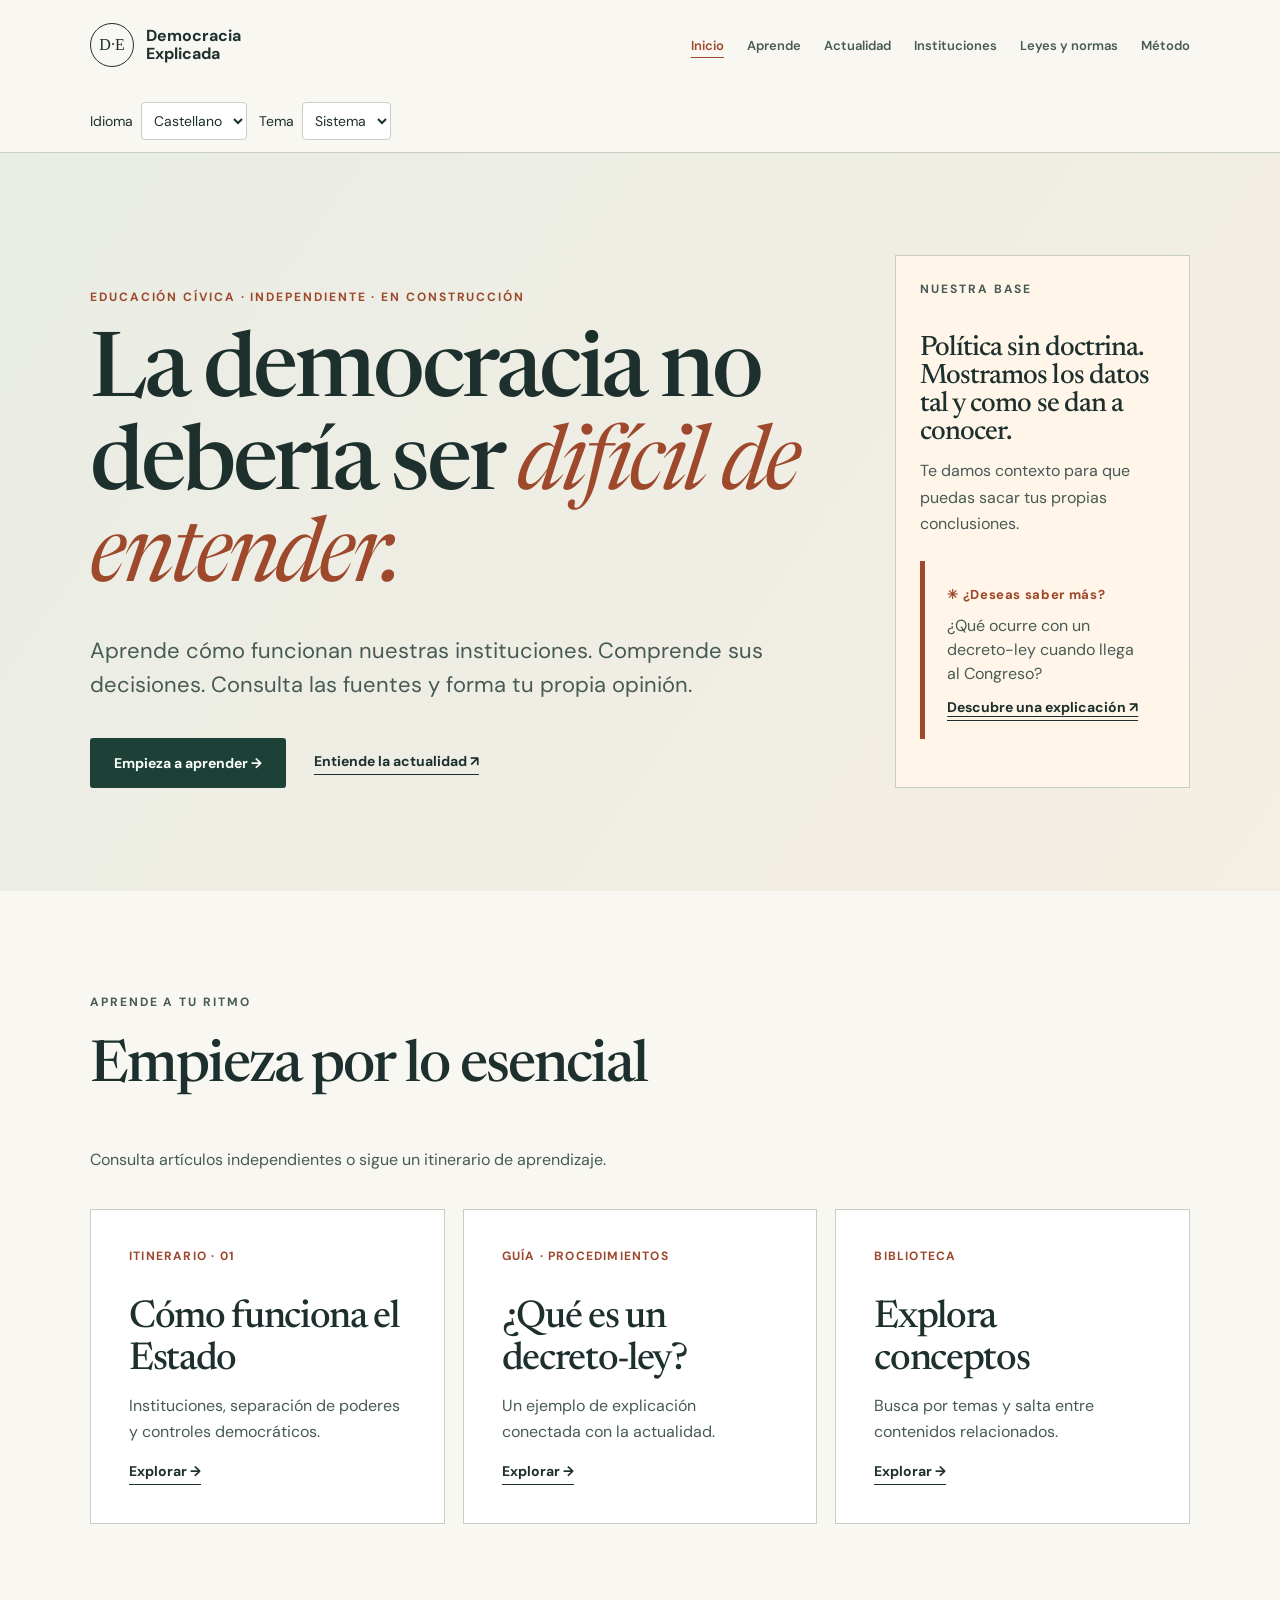
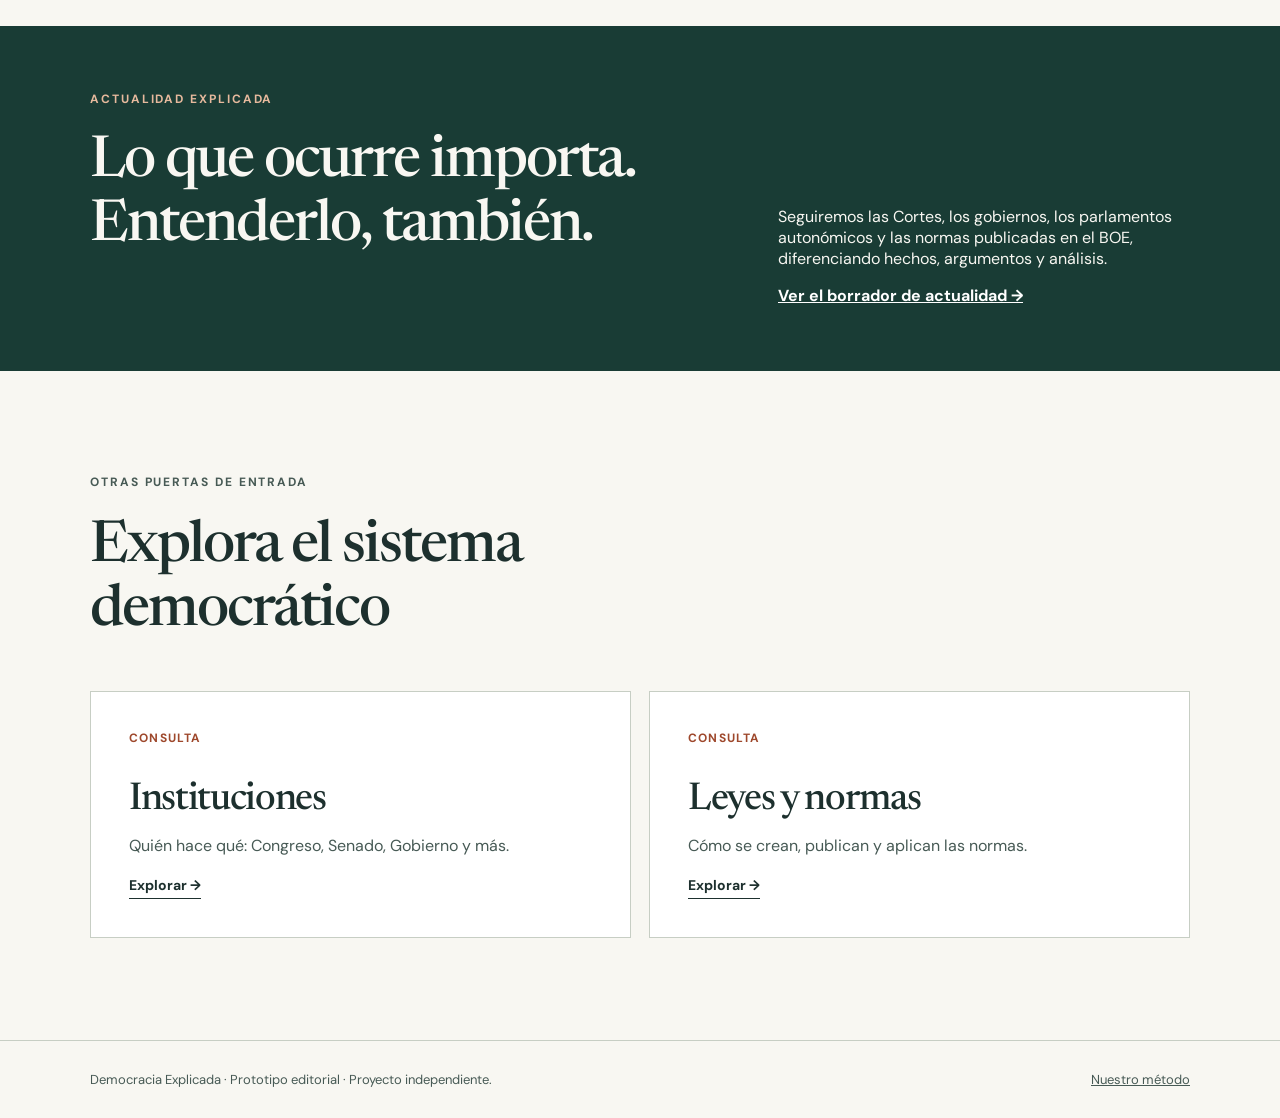
==== commit 62fe3a46: "style(html): format navigation pages" ====
--- a/index.html
+++ b/index.html
@@ -1 +1,177 @@
-<!doctype html><html lang="es"><head><meta charset="utf-8"><meta name="viewport" content="width=device-width, initial-scale=1"><meta name="description" content="Aprende cómo funciona la democracia española y comprende la actualidad con contexto."><title>Inicio · Democracia Explicada</title><link rel="stylesheet" href="assets/styles.css"><link rel="stylesheet" href="assets/prototype.css"><link rel="stylesheet" href="assets/preferences.css"><script src="assets/theme.js"></script><script defer src="assets/locales.js"></script><script defer src="assets/preferences.js"></script></head><body><a class="skip" href="#contenido" data-i18n="skip">Saltar al contenido</a><header class="site-header"><div class="container header-inner"><a class="brand" href=""><span class="mark">D·E</span><span>Democracia<br>Explicada</span></a><nav aria-label="Navegación principal"><a href="" aria-current="page" data-i18n="home">Inicio</a><a href="aprende/" data-i18n="learn">Aprende</a><a href="actualidad/" data-i18n="news">Actualidad</a><a href="instituciones/" data-i18n="institutions">Instituciones</a><a href="normas/" data-i18n="laws">Leyes y normas</a><a href="metodo/" data-i18n="method">Método</a></nav></div><div class="container preferences" lang="es"><label><span data-i18n="language">Idioma</span><select id="language"><option value="es" lang="es">Castellano</option><option value="ca" lang="ca">Català</option><option value="gl" lang="gl">Galego</option><option value="eu" lang="eu">Euskara</option><option value="ca-valencia" lang="ca-valencia">Valencià</option><option value="en" lang="en">English</option></select></label><label><span data-i18n="theme">Tema</span><select id="theme"><option value="system" data-i18n="system">Sistema</option><option value="light" data-i18n="light">Claro</option><option value="dark" data-i18n="dark">Oscuro</option></select></label></div></header><div class="translation-notice" role="status" hidden></div><main id="contenido" lang="es"><section class="hero"><div class="container hero-grid"><div><p class="eyebrow">Educación cívica · Independiente · En construcción</p><h1>La democracia no debería ser <em>difícil de entender.</em></h1><p class="lead">Aprende cómo funcionan nuestras instituciones. Comprende sus decisiones. Consulta las fuentes y forma tu propia opinión.</p><div class="actions"><a class="button" href="./aprende/">Empieza a aprender →</a><a class="text-link" href="./actualidad/">Entiende la actualidad ↗</a></div></div><aside class="aside"><p class="eyebrow">Nuestra idea</p><h2>No te decimos qué pensar.</h2><p>Te damos contexto para que puedas sacar tus propias conclusiones.</p><aside class="know-more"><span class="know-label">✳ ¿Deseas saber más?</span><p>¿Qué ocurre con un decreto-ley cuando llega al Congreso?</p><a href="./aprende/decreto-ley/">Descubre una explicación ↗</a></aside></aside></div></section><section class="section"><div class="container"><div class="section-heading"><p class="eyebrow">Aprende a tu ritmo</p><h2>Empieza por lo esencial</h2><p>Consulta artículos independientes o sigue un itinerario de aprendizaje.</p></div><div class="cards three"><article class="card"><span class="card-index">Itinerario · 01</span><h3>Cómo funciona el Estado</h3><p>Instituciones, separación de poderes y controles democráticos.</p><a href="./aprende/">Explorar →</a></article><article class="card"><span class="card-index">Guía · Procedimientos</span><h3>¿Qué es un decreto-ley?</h3><p>Un ejemplo de explicación conectada con la actualidad.</p><a href="./aprende/decreto-ley/">Explorar →</a></article><article class="card"><span class="card-index">Biblioteca</span><h3>Explora conceptos</h3><p>Busca por temas y salta entre contenidos relacionados.</p><a href="./aprende/">Explorar →</a></article></div></div></section><section class="band"><div class="container band-inner"><div><p class="eyebrow">Actualidad explicada</p><h2>Lo que ocurre importa. Entenderlo, también.</h2></div><div><p>Seguiremos las Cortes, los gobiernos, los parlamentos autonómicos y las normas publicadas en el BOE, diferenciando hechos, argumentos y análisis.</p><a class="light-link" href="./actualidad/">Ver el borrador de actualidad →</a></div></div></section><section class="section"><div class="container"><div class="section-heading"><p class="eyebrow">Otras puertas de entrada</p><h2>Explora el sistema democrático</h2></div><div class="cards"><article class="card"><span class="card-index">Consulta</span><h3>Instituciones</h3><p>Quién hace qué: Congreso, Senado, Gobierno y más.</p><a href="./instituciones/">Explorar →</a></article><article class="card"><span class="card-index">Consulta</span><h3>Leyes y normas</h3><p>Cómo se crean, publican y aplican las normas.</p><a href="./normas/">Explorar →</a></article></div></div></section></main><footer class="site-footer"><div class="container footer-inner"><p>Democracia Explicada · Prototipo editorial · Proyecto independiente.</p><a href="metodo/" data-i18n="ourMethod">Nuestro método</a></div></footer></body></html>+<!doctype html>
+<html lang="es">
+  <head>
+    <meta charset="utf-8" />
+    <meta name="viewport" content="width=device-width, initial-scale=1" />
+    <meta
+      name="description"
+      content="Aprende cómo funciona la democracia española y comprende la actualidad con contexto."
+    />
+    <title>Inicio · Democracia Explicada</title>
+    <link rel="stylesheet" href="assets/styles.css" />
+    <link rel="stylesheet" href="assets/prototype.css" />
+    <link rel="stylesheet" href="assets/preferences.css" />
+    <script src="assets/theme.js"></script>
+    <script defer src="assets/locales.js"></script>
+    <script defer src="assets/preferences.js"></script>
+  </head>
+  <body>
+    <a class="skip" href="#contenido" data-i18n="skip">Saltar al contenido</a>
+    <header class="site-header">
+      <div class="container header-inner">
+        <a class="brand" href=""
+          ><span class="mark">D·E</span
+          ><span>Democracia<br />Explicada</span></a
+        >
+        <nav aria-label="Navegación principal">
+          <a href="" aria-current="page" data-i18n="home">Inicio</a
+          ><a href="aprende/" data-i18n="learn">Aprende</a
+          ><a href="actualidad/" data-i18n="news">Actualidad</a
+          ><a href="instituciones/" data-i18n="institutions">Instituciones</a
+          ><a href="normas/" data-i18n="laws">Leyes y normas</a
+          ><a href="metodo/" data-i18n="method">Método</a>
+        </nav>
+      </div>
+      <div class="container preferences" lang="es">
+        <label
+          ><span data-i18n="language">Idioma</span
+          ><select id="language">
+            <option value="es" lang="es">Castellano</option>
+            <option value="ca" lang="ca">Català</option>
+            <option value="gl" lang="gl">Galego</option>
+            <option value="eu" lang="eu">Euskara</option>
+            <option value="ca-valencia" lang="ca-valencia">Valencià</option>
+            <option value="en" lang="en">English</option>
+          </select></label
+        ><label
+          ><span data-i18n="theme">Tema</span
+          ><select id="theme">
+            <option value="system" data-i18n="system">Sistema</option>
+            <option value="light" data-i18n="light">Claro</option>
+            <option value="dark" data-i18n="dark">Oscuro</option>
+          </select></label
+        >
+      </div>
+    </header>
+    <div class="translation-notice" role="status" hidden></div>
+    <main id="contenido" lang="es">
+      <section class="hero">
+        <div class="container hero-grid">
+          <div>
+            <p class="eyebrow">
+              Educación cívica · Independiente · En construcción
+            </p>
+            <h1>La democracia no debería ser <em>difícil de entender.</em></h1>
+            <p class="lead">
+              Aprende cómo funcionan nuestras instituciones. Comprende sus
+              decisiones. Consulta las fuentes y forma tu propia opinión.
+            </p>
+            <div class="actions">
+              <a class="button" href="./aprende/">Empieza a aprender →</a
+              ><a class="text-link" href="./actualidad/"
+                >Entiende la actualidad ↗</a
+              >
+            </div>
+          </div>
+          <aside class="aside">
+            <p class="eyebrow">Nuestra base</p>
+            <h2>
+              Política sin doctrina. Mostramos los datos tal y como se dan a
+              conocer.
+            </h2>
+            <p>
+              Te damos contexto para que puedas sacar tus propias conclusiones.
+            </p>
+            <aside class="know-more">
+              <span class="know-label">✳ ¿Deseas saber más?</span>
+              <p>¿Qué ocurre con un decreto-ley cuando llega al Congreso?</p>
+              <a href="./aprende/decreto-ley/">Descubre una explicación ↗</a>
+            </aside>
+          </aside>
+        </div>
+      </section>
+      <section class="section">
+        <div class="container">
+          <div class="section-heading">
+            <p class="eyebrow">Aprende a tu ritmo</p>
+            <h2>Empieza por lo esencial</h2>
+            <p>
+              Consulta artículos independientes o sigue un itinerario de
+              aprendizaje.
+            </p>
+          </div>
+          <div class="cards three">
+            <article class="card">
+              <span class="card-index">Itinerario · 01</span>
+              <h3>Cómo funciona el Estado</h3>
+              <p>
+                Instituciones, separación de poderes y controles democráticos.
+              </p>
+              <a href="./aprende/">Explorar →</a>
+            </article>
+            <article class="card">
+              <span class="card-index">Guía · Procedimientos</span>
+              <h3>¿Qué es un decreto-ley?</h3>
+              <p>Un ejemplo de explicación conectada con la actualidad.</p>
+              <a href="./aprende/decreto-ley/">Explorar →</a>
+            </article>
+            <article class="card">
+              <span class="card-index">Biblioteca</span>
+              <h3>Explora conceptos</h3>
+              <p>Busca por temas y salta entre contenidos relacionados.</p>
+              <a href="./aprende/">Explorar →</a>
+            </article>
+          </div>
+        </div>
+      </section>
+      <section class="band">
+        <div class="container band-inner">
+          <div>
+            <p class="eyebrow">Actualidad explicada</p>
+            <h2>Lo que ocurre importa. Entenderlo, también.</h2>
+          </div>
+          <div>
+            <p>
+              Seguiremos las Cortes, los gobiernos, los parlamentos autonómicos
+              y las normas publicadas en el BOE, diferenciando hechos,
+              argumentos y análisis.
+            </p>
+            <a class="light-link" href="./actualidad/"
+              >Ver el borrador de actualidad →</a
+            >
+          </div>
+        </div>
+      </section>
+      <section class="section">
+        <div class="container">
+          <div class="section-heading">
+            <p class="eyebrow">Otras puertas de entrada</p>
+            <h2>Explora el sistema democrático</h2>
+          </div>
+          <div class="cards">
+            <article class="card">
+              <span class="card-index">Consulta</span>
+              <h3>Instituciones</h3>
+              <p>Quién hace qué: Congreso, Senado, Gobierno y más.</p>
+              <a href="./instituciones/">Explorar →</a>
+            </article>
+            <article class="card">
+              <span class="card-index">Consulta</span>
+              <h3>Leyes y normas</h3>
+              <p>Cómo se crean, publican y aplican las normas.</p>
+              <a href="./normas/">Explorar →</a>
+            </article>
+          </div>
+        </div>
+      </section>
+    </main>
+    <footer class="site-footer">
+      <div class="container footer-inner">
+        <p>
+          Democracia Explicada · Prototipo editorial · Proyecto independiente.
+        </p>
+        <a href="metodo/" data-i18n="ourMethod">Nuestro método</a>
+      </div>
+    </footer>
+  </body>
+</html>
